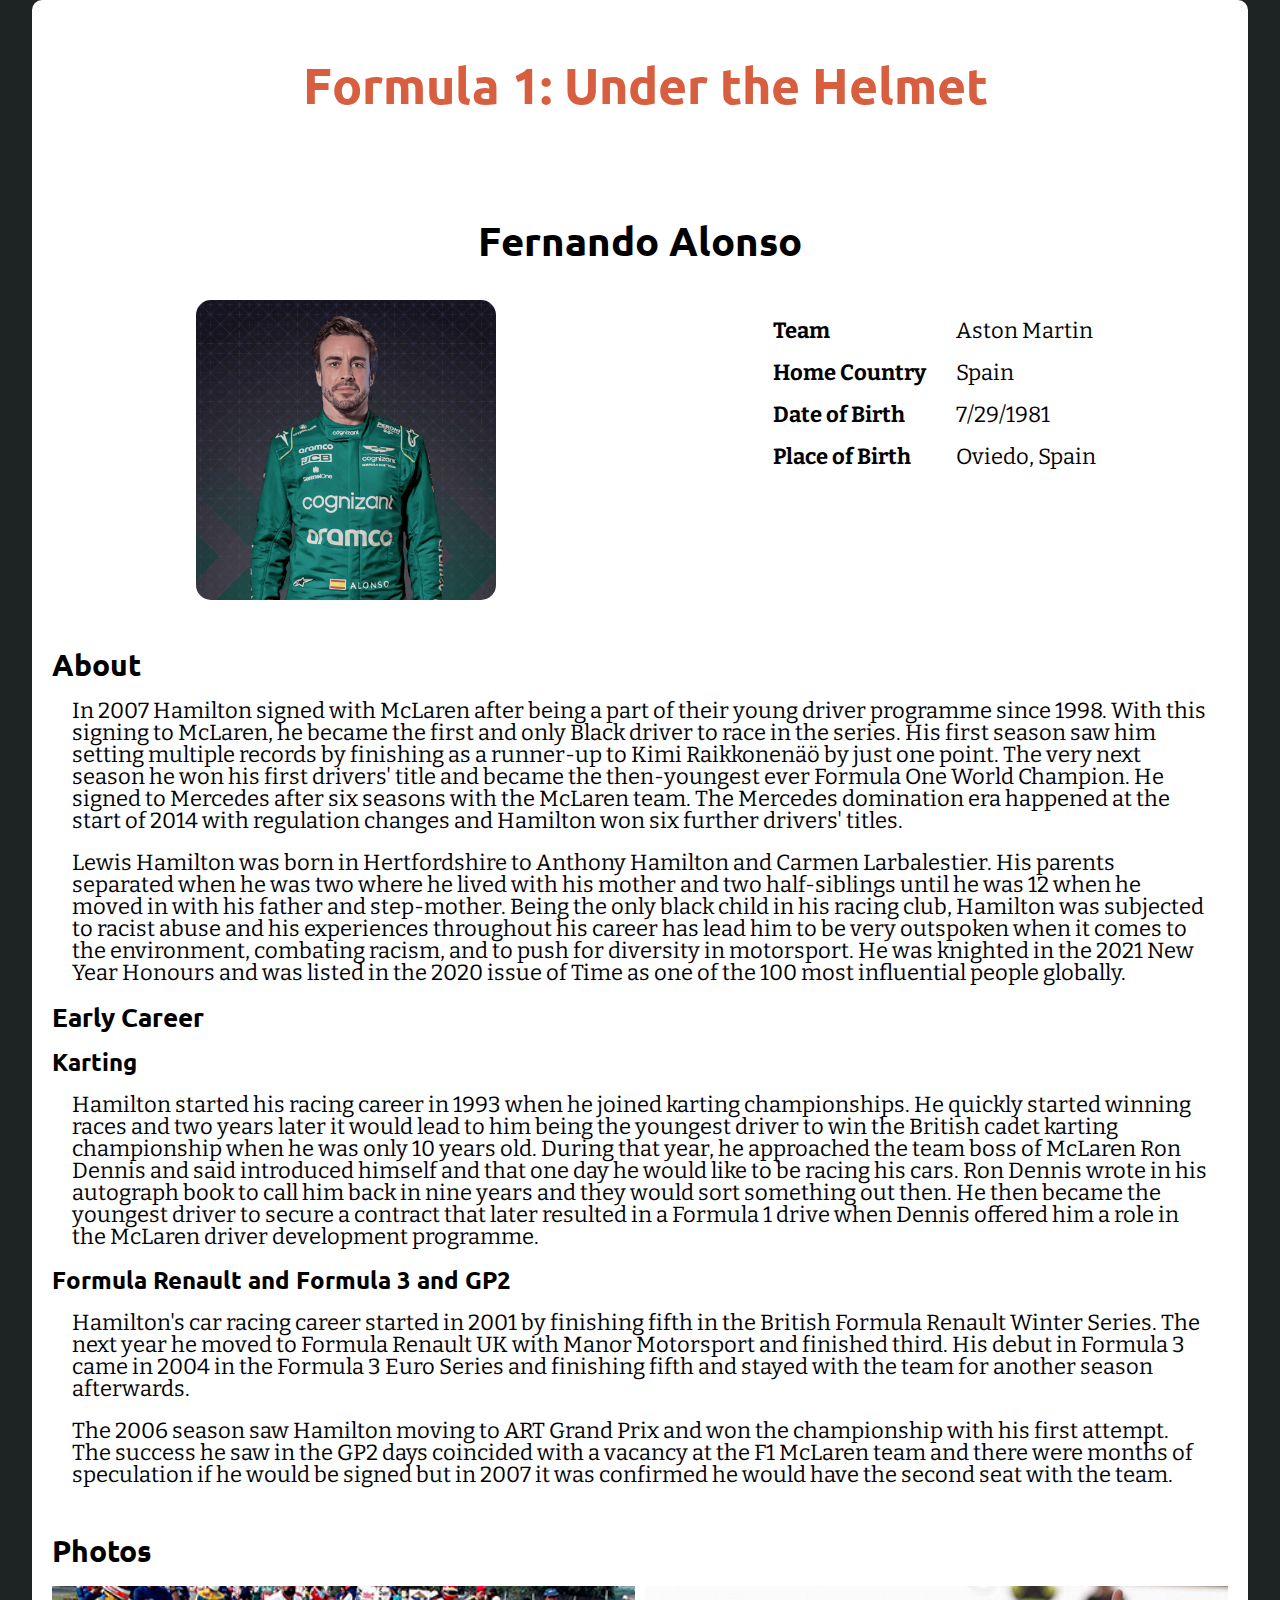
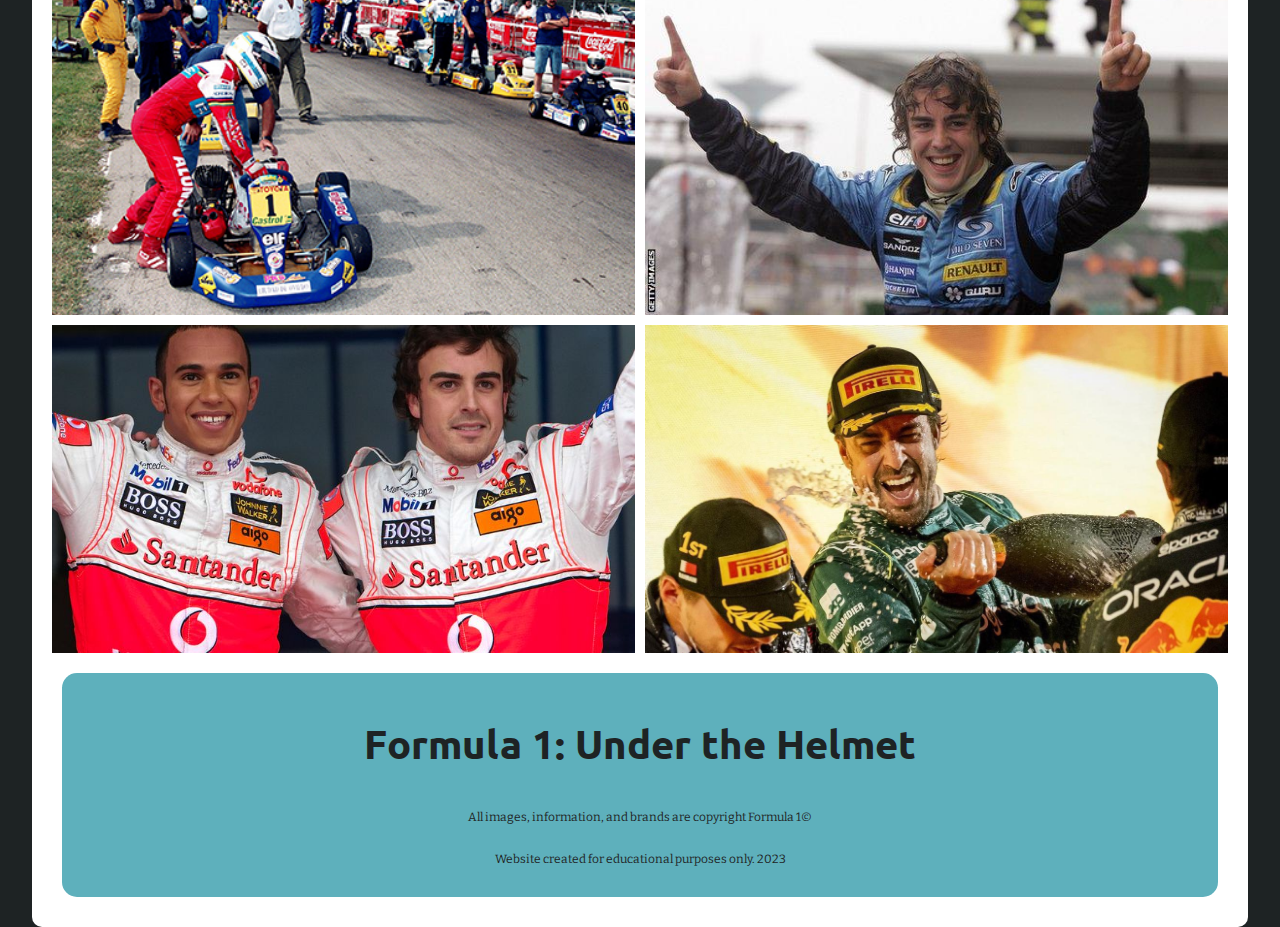
==== drivers/alonso.html @ 1fa54865 "russell, alonso, stroll" ====
<!DOCTYPE html>
<html lang="en">
<head>
    <meta charset="UTF-8">
    <meta http-equiv="X-UA-Compatible" content="IE=edge">
    <meta name="viewport" content="width=device-width, initial-scale=1.0">
    <meta name="author" content="Casey Strange">
    <meta name="description" content="Formula 1: Under the Helmet is the place to go for all the information on the current 20 drivers on the grid.">
    <link href="../styles.css" rel="stylesheet">
    <!--Images and information retrieved from https://www.formula1.com/-->
    <title>Formula 1: Under the Helmet | Fernando Alonso</title>
</head>
<body>
    <header>
        <a href="../index.html"><h1>Formula 1: Under the Helmet</h1></a>
    </header>
    
    <main>
        <h2>Fernando Alonso</h2>
        <div id="driverGrid">
            <img src="../images/alonso.png" class="roundedCorners" alt="Fernando Alonso of Aston Martin in racing suit" height="300">

            <div id="stats">
                <table class="driverInfo">
                    <tbody>
                        <tr>
                            <th class="key">Team</th>
                            <th class="info">Aston Martin</th>
                        </tr>
                        <tr>
                            <th class="key">Home Country</th>
                            <th class="info">Spain</th>
                        </tr>
                        <tr>
                            <th class="key">Date of Birth</th>
                            <th class="info">7/29/1981</th>
                        </tr>
                        <tr>
                            <th class="key">Place of Birth</th>
                            <th class="info">Oviedo, Spain</th>
                        </tr>
                    </tbody>
                </table>
            </div>
        </div>
        
        <section id="about">
            <h3>About</h3>
            <p></p>

            <p>In 2007 Hamilton signed with McLaren after being a part of their young driver programme since 1998. With this signing to McLaren, he became the first and only Black driver to race in the series. His first season saw him setting multiple records by finishing as a runner-up to Kimi Raikkonen&auml;&ouml; by just one point. The very next season he won his first drivers' title and became the then-youngest ever Formula One World Champion. He signed to Mercedes after six seasons with the McLaren team. The Mercedes domination era happened at the start of 2014 with regulation changes and Hamilton won six further drivers' titles.</p>

            <p>Lewis Hamilton was born in Hertfordshire to Anthony Hamilton and Carmen Larbalestier. His parents separated when he was two where he lived with his mother and two half-siblings until he was 12 when he moved in with his father and step-mother. Being the only black child in his racing club, Hamilton was subjected to racist abuse and his experiences throughout his career has lead him to be very outspoken when it comes to the environment, combating racism, and to push for diversity in motorsport. He was knighted in the 2021 New Year Honours and was listed in the 2020 issue of Time as one of the 100 most influential people globally.</p>
        </section>

        <section id="earlyCareer">
            <h4>Early Career</h4>
            <h5>Karting</h5>
            <p>Hamilton started his racing career in 1993 when he joined karting championships. He quickly started winning races and two years later it would lead to him being the youngest driver to win the British cadet karting championship when he was only 10 years old. During that year, he approached the team boss of McLaren Ron Dennis and said introduced himself and that one day he would like to be racing his cars. Ron Dennis wrote in his autograph book to call him back in nine years and they would sort something out then. He then became the youngest driver to secure a contract that later resulted in a Formula 1 drive when Dennis offered him a role in the McLaren driver development programme.</p>

            <h5>Formula Renault and Formula 3 and GP2</h5>
            <p>Hamilton's car racing career started in 2001 by finishing fifth in the British Formula Renault Winter Series. The next year he moved to Formula Renault UK with Manor Motorsport and finished third. His debut in Formula 3 came in 2004 in the Formula 3 Euro Series and finishing fifth and stayed with the team for another season afterwards.</p>

            <p>The 2006 season saw Hamilton moving to ART Grand Prix and won the championship with his first attempt. The success he saw in the GP2 days coincided with a vacancy at the F1 McLaren team and there were months of speculation if he would be signed but in 2007 it was confirmed he would have the second seat with the team.</p>
        </section>

        <h3>Photos</h3>
        <div id="photos">
            <img src="../images/alonso01.jpg" alt="Fernando Alonso getting into his kart with his helmet on." height="400">
            <img src="../images/alonso02.jpg" alt="Fernando Alonso holding a trophy after the race win with Renault." height="400">
            <img src="../images/alonso03.jpg" alt="Alonso and Hamilton standing in front of McLaren F1 car." height="400">
            <img src="../images/alonso04.jpg" alt="Alonso celebrating his first win with the Aston Martin F1 team." height="400">
        </d>
    </main>

    
    <footer>
        <h2>Formula 1: Under the Helmet</h2>
        <p><small>All images, information, and brands are copyright Formula 1&copy;</small></p>
        <p><small>Website created for educational purposes only. 2023</small></p>
    </footer>
</body>
</html>
---- styles.css ----
/*  -----Casey Strange-----  */

@import url('https://fonts.googleapis.com/css2?family=Bitter:ital,wght@0,400;0,700;1,400;1,700&family=Ubuntu:ital,wght@1,500;1,700&display=swap');

/* http://meyerweb.com/eric/tools/css/reset/ 
   v2.0 | 20110126
   License: none (public domain)
*/

html, body, div, span, applet, object, iframe,
h1, h2, h2, h4, h5, h6, p, blockquote, pre,
a, abbr, acronym, address, big, cite, code,
del, dfn, em, img, ins, kbd, q, s, samp,
small, strike, strong, sub, sup, tt, var,
b, u, i, center,
dl, dt, dd, ol, ul, li,
fieldset, form, label, legend,
table, caption, tbody, tfoot, thead, tr, th, td,
article, aside, canvas, details, embed, 
figure, figcaption, footer, header, hgroup, 
menu, nav, output, ruby, section, summary,
time, mark, audio, video {
	margin: 0;
	padding: 0;
	border: 0;
	font-size: 100%;
	font: inherit;
	vertical-align: baseline;
}
/* HTML5 display-role reset for older browsers */
article, aside, details, figcaption, figure, 
footer, header, hgroup, menu, nav, section {
	display: block;
}
body {
	line-height: 1;
}
ol, ul {
	list-style: none;
}
blockquote, q {
	quotes: none;
}
blockquote:before, blockquote:after,
q:before, q:after {
	content: '';
	content: none;
}
table {
	border-collapse: collapse;
	border-spacing: 0;
}


/* ---------- HTML Styles Start ---------- */


:root {
    --black: #000000;
    --white: #FFFFFF;
    --dark-gray: #1E2324;
    --aqua: #5EB0BC;
    --teal: #1F6770;
    --orange: #D75F3F;
    --tan: #C1C7B3;
}

html {
    font-size: 20px;
    min-width: 500px;
    max-width: 1280px;
    margin: auto;
    background-color: var(--dark-gray);
}


/* ---------- Header ---------- */
header {
    padding: 2rem;
    color: var(--black);
}

header a {
    text-decoration: none;
    color: var(--orange);
}


/* ---------- H_'s ---------- */
h1, h2, h3, h4, h5 {
    font-family: 'Ubuntu', sans-serif;
    font-weight: bold;
}

h1 {
    font-size: 2.5rem;
    margin: 0 0 1.5rem 0.5rem;
    text-align: center;
    padding-top: 1rem;
    text-decoration: none;
}

h2 {
    font-size: 2rem;
    margin: 2rem 0rem 2rem 0rem;
    text-align: center;
}

h3 {
    font-size: 1.5rem;
    margin: 2.5rem 0rem 1rem 0rem;
    text-decoration: none;
}

h4 {
    font-size: 1.3rem;
    margin: 1rem 0rem 1rem 0rem;
}

h5 {
    font-size: 1.2rem;
    margin: 0.5rem 0rem 1rem 0rem;
}

/* ---------- Navigation ---------- */
nav {
    display: grid;
}

nav h2 {
    display: none;
}

nav li {
    list-style-type: none;
}

nav a {
    text-decoration: none;
    display: block;
    font-size: 0.75rem;
    background-color: var(--orange);
    color: var(--white);
    padding-top: 0.5rem;
    padding-bottom: 0.5rem;
    border-radius: 5px;
    margin: 5px;
}

nav a:hover {
    border: solid var(--black);
    font-weight: bold;
    font-style: italic;
}

nav a:focus {
    border: solid var(--black);
}

/* ---------- Body ---------- */
body {
    background-color: var(--white);
    margin: 1rem;
    border-radius: 10px;
    padding-bottom: 1rem;
    font-family: 'Bitter', serif;
    font-size: 1.1rem;
    margin: 0 auto;
}

div a {
    text-decoration: none;
    color: var(--teal);
}

div a:hover {
    font-size: 2.5rem;
    color: var(--aqua);
}

/* ---------- P ---------- */
p {
    margin: 1rem;
}

p small {
    font-size: 0.6rem;
}

/* ---------- Main ---------- */
main {
    margin: 1rem;
}

#intro {
    max-width: 95%;
    margin: auto;
    margin-bottom: 0.5rem;
    background-color: var(--aqua);
    color: var(--dark-gray);
    border-radius: 15px;
    padding-top: 0.5rem;
    padding-bottom: 0.5rem;
}

.roundedCorners {
    border-radius: 15px;
}

/* ---------- Footer ---------- */
footer {
    max-width: 95%;
    margin: auto;
    margin-bottom: 0.5rem;
    background-color: var(--aqua);
    color: var(--dark-gray);
    border-radius: 15px;
    padding-top: 0.5rem;
    padding-bottom: 0.5rem;
}

#featured, #contact, footer {
    text-align: center;

}


/* ---------- Driver Page ---------- */
a h1:hover {
    color: var(--aqua);
}

#driverGrid {
    display: grid;
    grid-template-columns: 2fr 1.5fr;
    max-width: 90%;
    margin: 0 auto;
    justify-items: center;
}

#stats {
    text-align: left;
}

.key {
    font-weight: bold;
}

table {
    border-collapse: separate;
    border-spacing: 30px 20px;
}




/* ------- Extra Small Screens ------ */
@media screen and (min-width: 500px) {
    nav ul {
        text-align: center;
        display: grid;
        grid-template-columns: repeat(4, 1fr);
        grid-template-rows: repeat(2, 50px);
        align-items: center;
        margin: 0 auto;
        column-gap: 0.25rem;
        row-gap: 1rem;
    }
    nav a {
        font-size: 15px;
        padding-top: 0.7rem;
        padding-bottom: 0.7rem;
    }
    .team {
        display: grid;
        grid-template-columns: 1fr;
        justify-items: center;
        gap: 0.5rem;
        width: 90%;
        margin: 0 auto;
    }

    #driverGrid {
        display: grid;
        grid-template-columns: 1fr;
        max-width: 90%;
        margin: 0 auto;
        justify-items: center;
    }

    #photos {
        display: grid;
        grid-template-columns: 0.95fr;
        grid-template-rows: 1fr;
        justify-items: center;
        justify-content: center;
        margin: 0 auto;
        gap: 0.5rem;
    }

    #photos img {
        height: 100%;
        width: 100%;
    }
}

/* ------- Medium Screens ------ */
@media screen and (min-width: 800px) {
    nav ul {
        text-align: center;
        display: grid;
        grid-template-columns: repeat(5, 120px);
        grid-template-rows: repeat(2, 50px);
        align-items: center;
        margin: 0 auto;
        gap: 5px;
    }
    nav a {
        font-size: 0.75rem;
        padding-top: 0.7rem;
        padding-bottom: 0.7rem;
    }
    body {
        max-width: 95%;
    }
    .team {
        display: grid;
        grid-template-columns: repeat(2, 1fr);
        justify-items: center;
        margin: 0 auto;
    }

    #driverGrid {
        display: grid;
        grid-template-columns: 1fr 1fr;
        max-width: 100%;
        margin: 0 auto;
        justify-items: center;
    }

    div a {
        margin: -0.5rem;
    }
    .secondColumn {
        grid-column: 2 / 3;
    }
    .firstColumn {
        grid-column: 1 / 2;
        grid-row: 2 / 3;
    }

    #photos {
        display: grid;
        grid-template-columns: 1fr 1fr;
        grid-template-rows: 1fr;
        justify-items: center;
        justify-content: center;
        margin: 0 auto;
        gap: 0.5rem;
    }
}

/* ------- Large Screens ------ */
@media screen and (min-width: 1280px) {
    nav ul {
    text-align: center;
    display: grid;
    grid-template-columns: repeat(10, 110px);
    align-items: center;
    margin: 0 auto;
    }

}
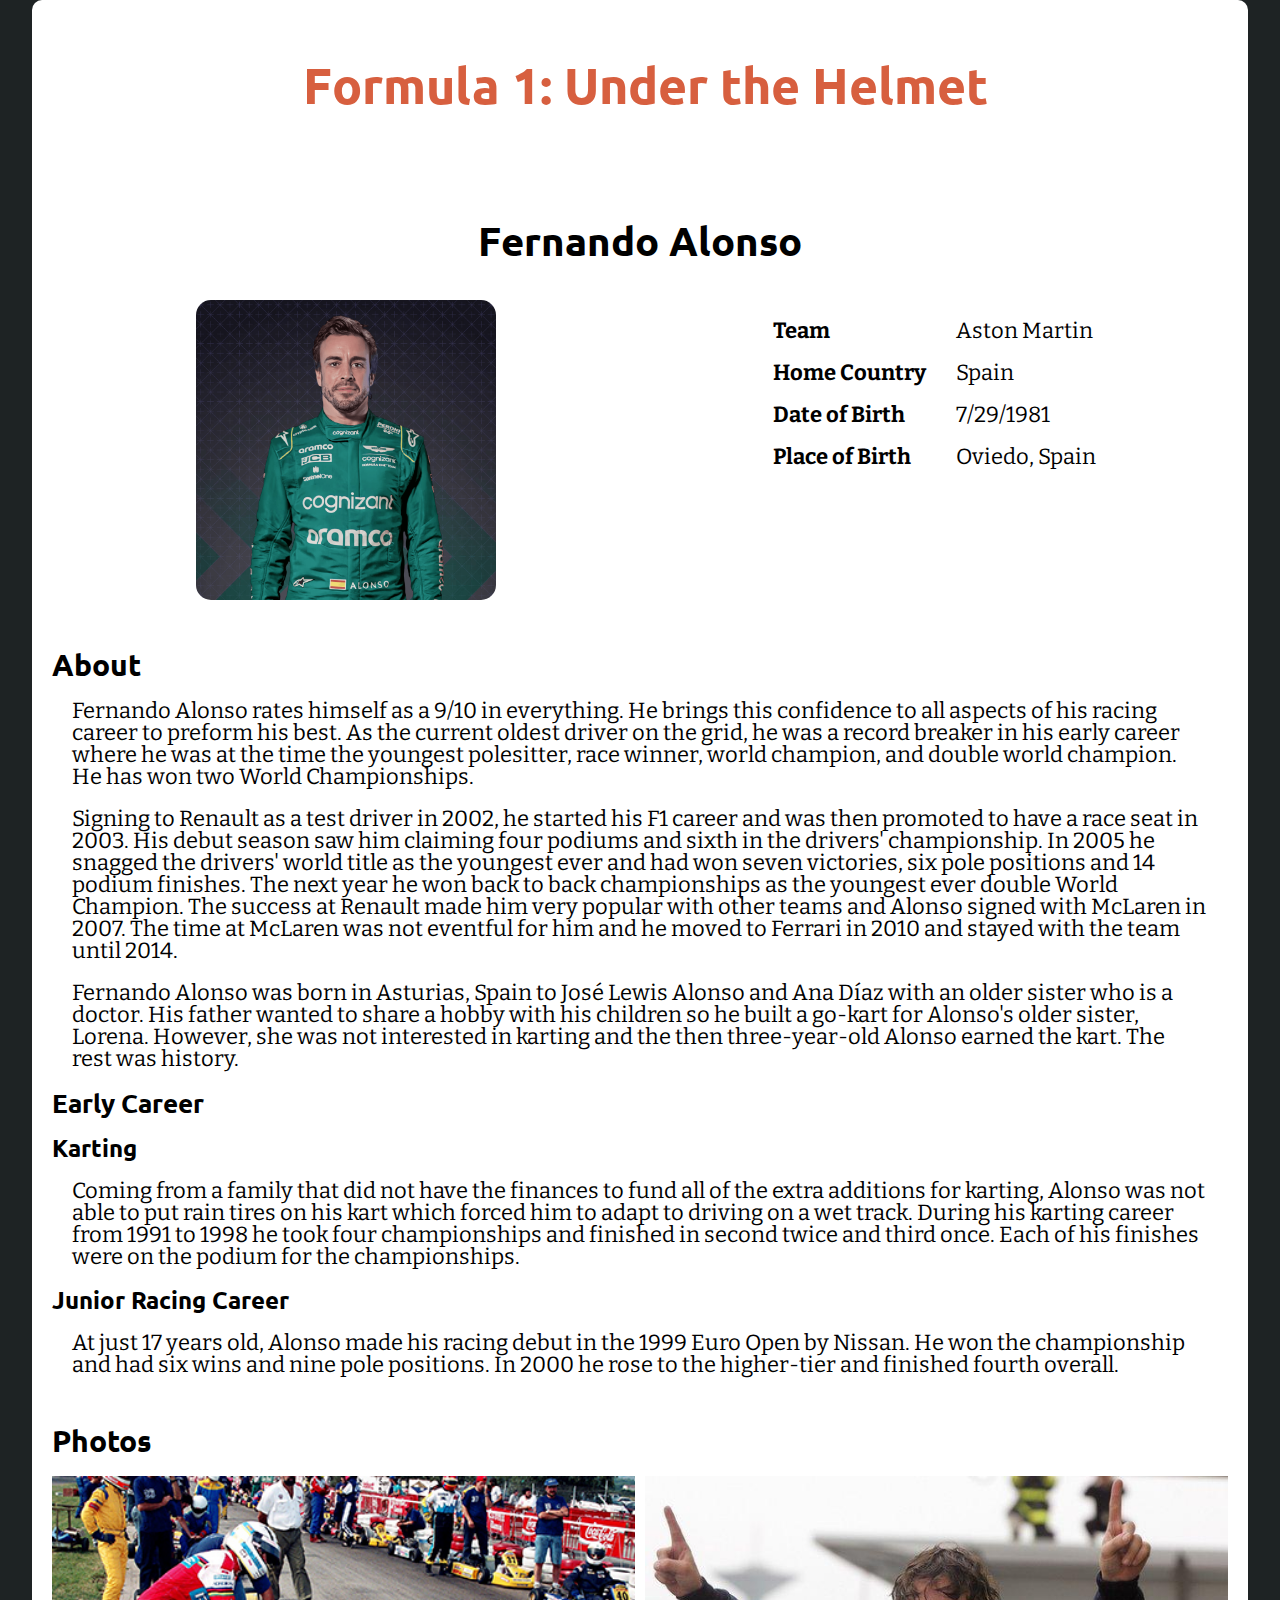
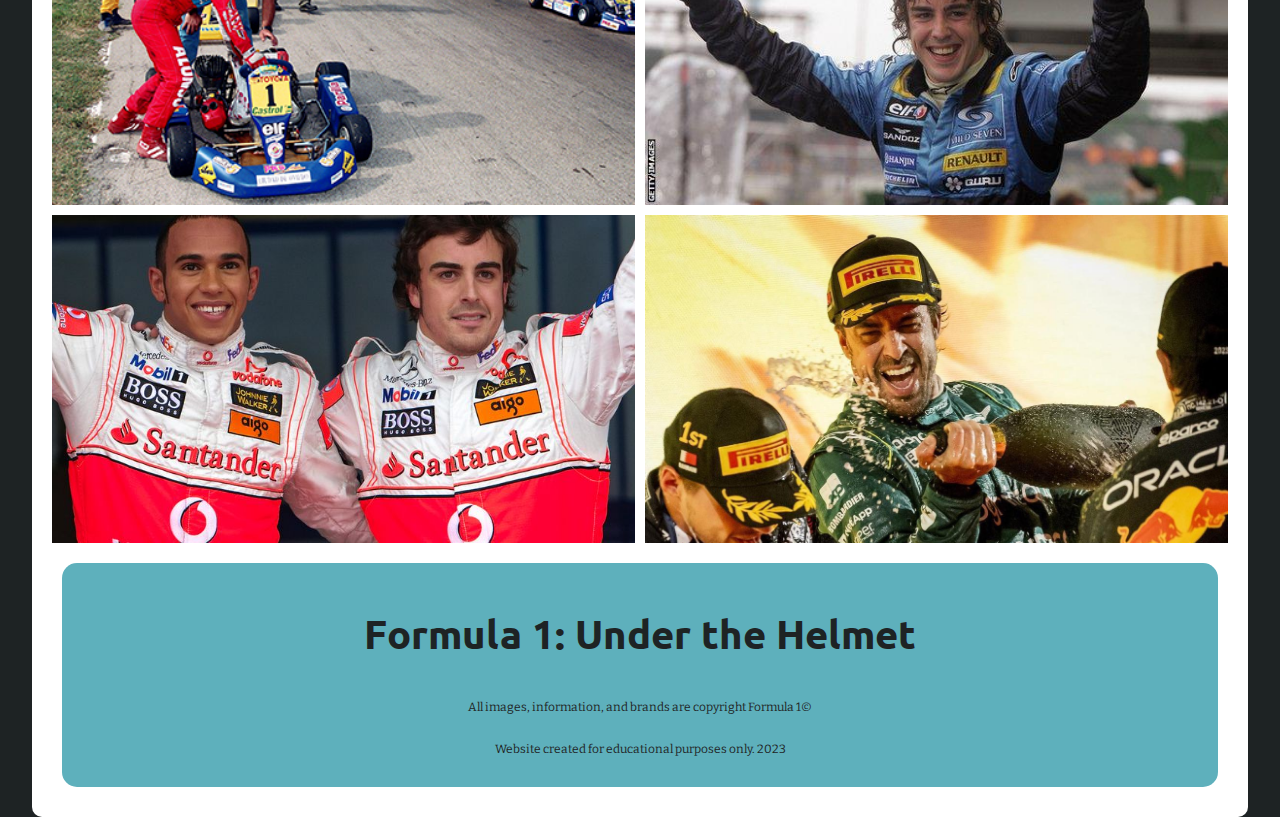
==== commit bbc37ce4: "info for alonso, stroll and russell" ====
--- a/drivers/alonso.html
+++ b/drivers/alonso.html
@@ -46,22 +46,20 @@
         
         <section id="about">
             <h3>About</h3>
-            <p></p>
+            <p>Fernando Alonso rates himself as a 9/10 in everything. He brings this confidence to all aspects of his racing career to preform his best. As the current oldest driver on the grid, he was a record breaker in his early career where he was at the time the youngest polesitter, race winner, world champion, and double world champion. He has won two World Championships.</p>
 
-            <p>In 2007 Hamilton signed with McLaren after being a part of their young driver programme since 1998. With this signing to McLaren, he became the first and only Black driver to race in the series. His first season saw him setting multiple records by finishing as a runner-up to Kimi Raikkonen&auml;&ouml; by just one point. The very next season he won his first drivers' title and became the then-youngest ever Formula One World Champion. He signed to Mercedes after six seasons with the McLaren team. The Mercedes domination era happened at the start of 2014 with regulation changes and Hamilton won six further drivers' titles.</p>
+            <p>Signing to Renault as a test driver in 2002, he started his F1 career and was then promoted to have a race seat in 2003. His debut season saw him claiming four podiums and sixth in the drivers' championship. In 2005 he snagged the drivers' world title as the youngest ever and had won seven victories, six pole positions and 14 podium finishes. The next year he won back to back championships as the youngest ever double World Champion. The success at Renault made him very popular with other teams and Alonso signed with McLaren in 2007. The time at McLaren was not eventful for him and he moved to Ferrari in 2010 and stayed with the team until 2014.</p>
 
-            <p>Lewis Hamilton was born in Hertfordshire to Anthony Hamilton and Carmen Larbalestier. His parents separated when he was two where he lived with his mother and two half-siblings until he was 12 when he moved in with his father and step-mother. Being the only black child in his racing club, Hamilton was subjected to racist abuse and his experiences throughout his career has lead him to be very outspoken when it comes to the environment, combating racism, and to push for diversity in motorsport. He was knighted in the 2021 New Year Honours and was listed in the 2020 issue of Time as one of the 100 most influential people globally.</p>
+            <p>Fernando Alonso was born in Asturias, Spain to Jos&eacute; Lewis Alonso and Ana D&iacute;az with an older sister who is a doctor. His father wanted to share a hobby with his children so he built a go-kart for Alonso's older sister, Lorena. However, she was not interested in karting and the then three-year-old Alonso earned the kart. The rest was history.</p>
         </section>
 
         <section id="earlyCareer">
             <h4>Early Career</h4>
             <h5>Karting</h5>
-            <p>Hamilton started his racing career in 1993 when he joined karting championships. He quickly started winning races and two years later it would lead to him being the youngest driver to win the British cadet karting championship when he was only 10 years old. During that year, he approached the team boss of McLaren Ron Dennis and said introduced himself and that one day he would like to be racing his cars. Ron Dennis wrote in his autograph book to call him back in nine years and they would sort something out then. He then became the youngest driver to secure a contract that later resulted in a Formula 1 drive when Dennis offered him a role in the McLaren driver development programme.</p>
+            <p>Coming from a family that did not have the finances to fund all of the extra additions for karting, Alonso was not able to put rain tires on his kart which forced him to adapt to driving on a wet track. During his karting career from 1991 to 1998 he took four championships and finished in second twice and third once. Each of his finishes were on the podium for the championships.</p>
 
-            <h5>Formula Renault and Formula 3 and GP2</h5>
-            <p>Hamilton's car racing career started in 2001 by finishing fifth in the British Formula Renault Winter Series. The next year he moved to Formula Renault UK with Manor Motorsport and finished third. His debut in Formula 3 came in 2004 in the Formula 3 Euro Series and finishing fifth and stayed with the team for another season afterwards.</p>
-
-            <p>The 2006 season saw Hamilton moving to ART Grand Prix and won the championship with his first attempt. The success he saw in the GP2 days coincided with a vacancy at the F1 McLaren team and there were months of speculation if he would be signed but in 2007 it was confirmed he would have the second seat with the team.</p>
+            <h5>Junior Racing Career</h5>
+            <p>At just 17 years old, Alonso made his racing debut in the 1999 Euro Open by Nissan. He won the championship and had six wins and nine pole positions. In 2000 he rose to the higher-tier and finished fourth overall.</p>
         </section>
 
         <h3>Photos</h3>
--- a/styles.css
+++ b/styles.css
@@ -255,7 +255,7 @@
 
 
 /* ------- Extra Small Screens ------ */
-@media screen and (min-width: 500px) {
+@media screen and (min-width: 400px) {
     nav ul {
         text-align: center;
         display: grid;
